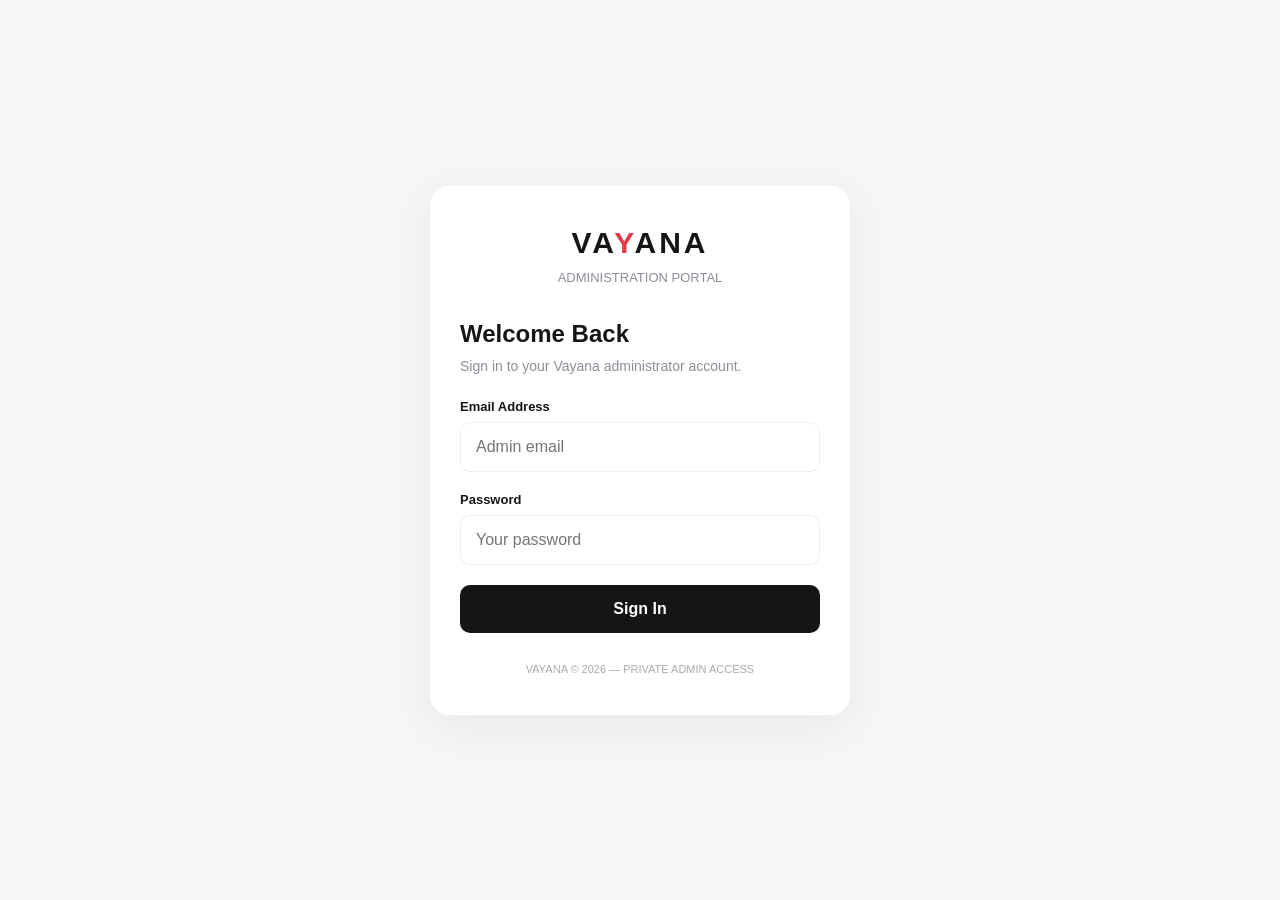
==== admin.html @ 3bd03460 "Align Admin flight date labels with customer-facing form" ====
<!DOCTYPE html>
<html lang="en">
<head>
<meta charset="UTF-8">
<meta name="viewport" content="width=device-width, initial-scale=1.0">
<title>Vayana | Admin Dashboard</title>

<style>
:root{
  --bg:#f5f6f8;
  --card:#fff;
  --dark:#151515;
  --muted:#8a8f98;
  --red:#e63946;
  --green:#168653;
  --orange:#d88722;
  --border:#eceef1;
  --sidebar:250px;
}

*{box-sizing:border-box;margin:0;padding:0;font-family:Arial,sans-serif}

body{background:var(--bg);color:var(--dark);min-height:100vh}

button,input,select,textarea{font:inherit}

button{cursor:pointer}

.hidden{display:none!important}

/* LOGIN */

.login-screen{
  min-height:100vh;
  display:flex;
  align-items:center;
  justify-content:center;
  padding:20px;
}

.login-card{
  background:white;
  width:100%;
  max-width:420px;
  padding:40px 30px;
  border-radius:20px;
  box-shadow:0 12px 45px rgba(0,0,0,.06);
}

.logo{
  font-size:30px;
  font-weight:bold;
  letter-spacing:3px;
  text-align:center;
}

.logo span{color:var(--red)}

.login-subtitle{
  text-align:center;
  color:var(--muted);
  margin:10px 0 35px;
  font-size:13px;
}

.login-card h2{margin-bottom:10px}

.login-card p.description{
  color:var(--muted);
  font-size:14px;
  margin-bottom:25px;
}

label{
  display:block;
  font-size:13px;
  font-weight:bold;
  margin-bottom:8px;
}

input,select,textarea{
  width:100%;
  padding:12px 14px;
  border:1px solid var(--border);
  border-radius:10px;
  outline:none;
  background:white;
}

input:focus,select:focus,textarea:focus{
  border-color:var(--red);
}

.login-card input{margin-bottom:20px;padding:15px}

.primary-btn{
  background:var(--dark);
  color:white;
  border:0;
  padding:13px 18px;
  border-radius:10px;
  font-weight:bold;
}

.primary-btn:disabled{opacity:.5}

#loginBtn{width:100%;padding:15px}

#loginMessage{
  margin-top:15px;
  font-size:13px;
  text-align:center;
  line-height:1.6;
}

.success{color:var(--green)}
.error{color:var(--red)}

.login-footer{
  text-align:center;
  margin-top:30px;
  color:#aaa;
  font-size:11px;
}

/* DASHBOARD LAYOUT */

.dashboard{
  display:flex;
  min-height:100vh;
}

.sidebar{
  width:var(--sidebar);
  background:#151515;
  color:white;
  position:fixed;
  inset:0 auto 0 0;
  padding:25px 16px;
  display:flex;
  flex-direction:column;
  z-index:20;
  overflow-y:auto;
}

.sidebar .logo{
  text-align:left;
  padding:0 12px;
  margin-bottom:8px;
}

.sidebar-subtitle{
  color:#858585;
  font-size:11px;
  padding:0 12px;
  margin-bottom:35px;
  letter-spacing:1px;
}

.nav-label{
  color:#777;
  font-size:10px;
  font-weight:bold;
  letter-spacing:1.5px;
  padding:12px;
}

.nav-btn{
  width:100%;
  text-align:left;
  border:0;
  background:transparent;
  color:#bcbcbc;
  padding:13px 12px;
  border-radius:9px;
  margin-bottom:4px;
  font-size:13px;
  display:flex;
  align-items:center;
  gap:12px;
}

.nav-btn:hover,.nav-btn.active{
  background:#292929;
  color:white;
}

.nav-btn.active{border-left:3px solid var(--red)}

.nav-icon{
  width:20px;
  text-align:center;
  font-size:16px;
}

.sidebar-bottom{
  margin-top:auto;
  border-top:1px solid #333;
  padding-top:15px;
}

.admin-label{
  color:#aaa;
  font-size:11px;
  padding:10px 12px;
  overflow-wrap:anywhere;
}

.logout-btn{
  width:100%;
  padding:12px;
  border:0;
  border-radius:9px;
  background:#292929;
  color:white;
  text-align:left;
}

.main{
  margin-left:var(--sidebar);
  width:calc(100% - var(--sidebar));
  min-width:0;
}

.topbar{
  background:white;
  height:75px;
  border-bottom:1px solid var(--border);
  display:flex;
  align-items:center;
  justify-content:space-between;
  padding:0 30px;
  position:sticky;
  top:0;
  z-index:10;
}

.topbar h2{font-size:19px}

.topbar-right{
  display:flex;
  align-items:center;
  gap:12px;
}

.status-indicator{
  font-size:12px;
  color:var(--green);
  background:#e9f7ef;
  padding:8px 12px;
  border-radius:30px;
}

.refresh-btn{
  border:1px solid var(--border);
  background:white;
  padding:9px 13px;
  border-radius:9px;
}

.content{padding:30px}

.page-header{
  display:flex;
  align-items:center;
  justify-content:space-between;
  gap:15px;
  margin-bottom:25px;
  flex-wrap:wrap;
}

.page-header h1{font-size:24px;margin-bottom:7px}

.page-header p{color:var(--muted);font-size:13px}

.stats-grid{
  display:grid;
  grid-template-columns:repeat(4,minmax(0,1fr));
  gap:16px;
  margin-bottom:25px;
}

.stat-card{
  background:white;
  padding:22px;
  border-radius:14px;
  border:1px solid var(--border);
}

.stat-top{
  display:flex;
  justify-content:space-between;
  align-items:center;
  margin-bottom:20px;
}

.stat-icon{
  width:38px;
  height:38px;
  display:grid;
  place-items:center;
  border-radius:10px;
  background:#fff0f0;
  font-size:18px;
}

.stat-card h3{
  font-size:27px;
  margin-bottom:5px;
}

.stat-card p{
  font-size:12px;
  color:var(--muted);
}

.panel{
  background:white;
  border:1px solid var(--border);
  border-radius:14px;
  margin-bottom:22px;
  overflow:hidden;
}

.panel-header{
  padding:20px;
  display:flex;
  justify-content:space-between;
  align-items:center;
  gap:10px;
  border-bottom:1px solid var(--border);
}

.panel-header h3{font-size:15px}

.panel-body{padding:20px}

.table-wrap{overflow-x:auto}

table{
  width:100%;
  border-collapse:collapse;
  min-width:700px;
}

th{
  text-align:left;
  padding:14px 15px;
  color:var(--muted);
  font-size:11px;
  text-transform:uppercase;
  background:#fafafa;
  border-bottom:1px solid var(--border);
}

td{
  padding:15px;
  font-size:12px;
  border-bottom:1px solid var(--border);
  vertical-align:middle;
}

tr:last-child td{border-bottom:0}

.muted{color:var(--muted)}

.badge{
  display:inline-block;
  padding:6px 9px;
  border-radius:20px;
  font-size:10px;
  font-weight:bold;
  background:#f0f1f3;
  color:#555;
}

.badge.pending{background:#fff4df;color:#b87916}
.badge.confirmed,.badge.paid,.badge.completed{background:#e5f7ed;color:#168653}
.badge.cancelled,.badge.rejected{background:#ffebeb;color:#d33b3b}
.badge.in_progress{background:#eaf1ff;color:#3569bb}
.badge.open{background:#e5f7ed;color:#168653}
.badge.closed{background:#eee;color:#666}

.small-btn{
  border:1px solid var(--border);
  background:white;
  padding:8px 10px;
  border-radius:7px;
  font-size:11px;
  font-weight:bold;
}

.small-btn:hover{border-color:var(--red)}

.danger-btn{
  background:#fff0f0;
  color:#c93636;
  border:0;
  padding:9px 12px;
  border-radius:8px;
  font-size:11px;
  font-weight:bold;
}

.green-btn{
  background:#e8f7ef;
  color:#168653;
  border:0;
  padding:9px 12px;
  border-radius:8px;
  font-size:11px;
  font-weight:bold;
}

.filters{
  display:flex;
  gap:10px;
  flex-wrap:wrap;
}

.filters select,.filters input{
  width:auto;
  min-width:150px;
  font-size:12px;
  padding:10px;
}

.empty{
  text-align:center;
  color:var(--muted);
  padding:35px 15px;
  font-size:13px;
}

.loading{
  text-align:center;
  padding:30px;
  color:var(--muted);
  font-size:13px;
}

.notice{
  padding:13px 15px;
  border-radius:9px;
  margin-bottom:15px;
  font-size:12px;
  line-height:1.6;
}

.notice.warning{background:#fff6e7;color:#98651c}
.notice.error{background:#fff0f0;color:#b92e2e}
.notice.success{background:#e9f7ef;color:#168653}

.status-select{
  min-width:125px;
  padding:8px;
  font-size:11px;
}

.action-cell{
  display:flex;
  gap:7px;
  flex-wrap:wrap;
}

.search-input{max-width:250px}

.detail-box{
  background:#fafafa;
  border:1px solid var(--border);
  border-radius:10px;
  padding:15px;
  margin-bottom:15px;
  font-size:12px;
  line-height:1.8;
  overflow-wrap:anywhere;
}

.chat-layout{
  display:grid;
  grid-template-columns:300px minmax(0,1fr);
  min-height:480px;
}

.chat-list{
  border-right:1px solid var(--border);
  max-height:600px;
  overflow-y:auto;
}

.chat-item{
  padding:16px;
  border-bottom:1px solid var(--border);
  cursor:pointer;
}

.chat-item:hover,.chat-item.selected{background:#fff5f5}

.chat-item strong{font-size:12px}

.chat-item p{
  color:var(--muted);
  font-size:11px;
  margin-top:6px;
}

.chat-window{
  display:flex;
  flex-direction:column;
  min-width:0;
}

.chat-messages{
  flex:1;
  min-height:350px;
  max-height:480px;
  overflow-y:auto;
  padding:18px;
  display:flex;
  flex-direction:column;
  gap:12px;
}

.message{
  max-width:80%;
  padding:12px;
  border-radius:12px;
  background:#f0f1f3;
  font-size:12px;
  line-height:1.6;
  overflow-wrap:anywhere;
}

.message.admin{
  background:#202020;
  color:white;
  align-self:flex-end;
}

.message small{
  display:block;
  opacity:.6;
  margin-top:7px;
  font-size:9px;
}

.chat-compose{
  border-top:1px solid var(--border);
  padding:15px;
  display:flex;
  gap:10px;
}

.chat-compose input{flex:1;min-width:0}

.chat-compose button{
  border:0;
  background:#151515;
  color:white;
  padding:0 20px;
  border-radius:9px;
}

.mobile-menu{display:none}

#toast{
  position:fixed;
  bottom:20px;
  right:20px;
  background:#171717;
  color:white;
  padding:14px 18px;
  border-radius:10px;
  font-size:12px;
  z-index:100;
  display:none;
  max-width:90%;
}

@media(max-width:1100px){
  .stats-grid{grid-template-columns:repeat(2,minmax(0,1fr))}
}

@media(max-width:750px){
  :root{--sidebar:0px}

  .sidebar{
    width:250px;
    transform:translateX(-100%);
    transition:.25s;
  }

  .sidebar.open{transform:translateX(0)}

  .main{margin-left:0;width:100%}

  .topbar{padding:0 15px;height:65px}

  .topbar h2{font-size:16px}

  .mobile-menu{
    display:block;
    border:0;
    background:#f1f1f1;
    padding:9px 12px;
    border-radius:8px;
    margin-right:10px;
  }

  .topbar-left{display:flex;align-items:center}

  .content{padding:18px 12px}

  .stats-grid{gap:10px}

  .stat-card{padding:15px}

  .stat-card h3{font-size:23px}

  .stat-card p{font-size:10px}

  .chat-layout{grid-template-columns:1fr}

  .chat-list{
    border-right:0;
    border-bottom:1px solid var(--border);
    max-height:220px;
  }

  .chat-messages{min-height:250px}

  .search-input{max-width:100%}

  .topbar-right .status-indicator{display:none}
}

.mark.bag-mark{animation:none!important;--bag-color:#111!important}.mark.bag-mark:before,.mark.bag-mark:after{border-color:#111!important}</style>
<meta name="robots" content="noindex,nofollow"></head>

<body>

<!-- LOGIN -->

<section class="login-screen" id="loginScreen">

  <div class="login-card">

    <div class="logo">VA<span>Y</span>ANA</div>
    <div class="login-subtitle">ADMINISTRATION PORTAL</div>

    <h2>Welcome Back</h2>

    <p class="description">
      Sign in to your Vayana administrator account.
    </p>

    <form id="loginForm">

      <label>Email Address</label>
      <input type="email" id="email" placeholder="Admin email" required>

      <label>Password</label>
      <input type="password" id="password" placeholder="Your password" required>

      <button type="submit" class="primary-btn" id="loginBtn">
        Sign In
      </button>

    </form>

    <div id="loginMessage"></div>

    <div class="login-footer">
      VAYANA © 2026 — PRIVATE ADMIN ACCESS
    </div>

  </div>

</section>


<!-- DASHBOARD -->

<div class="dashboard hidden" id="dashboard">

  <aside class="sidebar" id="sidebar">

    <div class="logo">VA<span>Y</span>ANA</div>
    <div class="sidebar-subtitle">ADMINISTRATION SYSTEM</div>

    <div class="nav-label">MAIN MENU</div>

    <button class="nav-btn active" data-page="overview">
      <span class="nav-icon">▦</span> Overview
    </button>

    <button class="nav-btn" data-page="tour">
      <span class="nav-icon">✈</span> Tour Requests
    </button>

    <button class="nav-btn" data-page="transportation">
      <span class="nav-icon">🚘</span> Transportation
    </button>

    <button class="nav-btn" data-page="felucca">
      <span class="nav-icon">⛵</span> Felucca
    </button>
    <button class="nav-btn" data-page="flight"><span class="nav-icon">✈</span> Flight Requests</button>
    <button class="nav-btn" data-page="stay"><span class="nav-icon">⌂</span> Stay Requests</button>
    <button class="nav-btn" data-page="offers"><span class="nav-icon">✧</span> Offers</button>
    <button class="nav-btn" data-page="gifts"><span class="nav-icon">🎁</span> Gift Requests</button>

    <button class="nav-btn" data-page="customer_service">
      <span class="nav-icon">♧</span> Customer Service
    </button>

    <div class="nav-label">MANAGEMENT</div>

    <button class="nav-btn" data-page="customers">
      <span class="nav-icon">♙</span> Customers
    </button>

    <button class="nav-btn" data-page="payments">
      <span class="nav-icon">＄</span> Payment Verification
    </button>

    <button class="nav-btn" data-page="chats">
      <span class="nav-icon">✉</span> Customer Chats
    </button>

    <div class="sidebar-bottom">

      <div class="admin-label" id="adminEmail">Administrator</div>

      <button class="logout-btn" id="logoutBtn">
        ↪ &nbsp; Sign Out
      </button>

    </div>

  </aside>


  <main class="main">

    <header class="topbar">

      <div class="topbar-left">
        <button class="mobile-menu" id="mobileMenu">☰</button>
        <h2 id="pageTitle">Overview</h2>
      </div>

      <div class="topbar-right">
        <span class="status-indicator">● System Connected</span>
        <button class="refresh-btn" id="refreshBtn">↻ Refresh</button>
      </div>

    </header>


    <section class="content" id="pageContent">

      <div class="loading">Loading dashboard...</div>

    </section>

  </main>

</div>


<div id="toast"></div>


<script type="module">

import { createClient }
from "https://esm.sh/@supabase/supabase-js@2";


/* =====================================================
   CONFIGURATION
===================================================== */

const SUPABASE_URL =
"https://dmkxyfvmyemovuhcyuop.supabase.co";

const SUPABASE_KEY =
"sb_publishable_wujNpox7yzgtSQMludA2qA_6cu2tDHZ";

const API_URL =
"https://dmkxyfvmyemovuhcyuop.supabase.co/functions/v1/vayana-api";

const ADMIN_ID =
"844e0479-b45c-465f-bc4a-8f42334d673b";

const supabase = createClient(
  SUPABASE_URL,
  SUPABASE_KEY
);


/* =====================================================
   ELEMENTS
===================================================== */

const loginScreen = document.getElementById("loginScreen");
const dashboard = document.getElementById("dashboard");
const loginForm = document.getElementById("loginForm");
const loginBtn = document.getElementById("loginBtn");
const loginMessage = document.getElementById("loginMessage");
const pageContent = document.getElementById("pageContent");
const pageTitle = document.getElementById("pageTitle");
const sidebar = document.getElementById("sidebar");

let currentSession = null;
let currentPage = "overview";
let currentChatId = null;
let currentChatStatus = "open";
let cachedStats = {};


/* =====================================================
   HELPERS
===================================================== */

function escapeHTML(value){

  return String(value ?? "").replace(/[&<>"']/g, char => ({
    "&":"&amp;",
    "<":"&lt;",
    ">":"&gt;",
    '"':"&quot;",
    "'":"&#39;"
  })[char]);

}


function showToast(message){

  const toast = document.getElementById("toast");

  toast.textContent = message;
  toast.style.display = "block";

  clearTimeout(window.toastTimer);

  window.toastTimer = setTimeout(()=>{
    toast.style.display = "none";
  },3500);

}


function showLoginMessage(message,type="error"){

  loginMessage.textContent = message;
  loginMessage.className = type;

}


function dateFormat(value){

  if(!value) return "—";

  const date = new Date(value);

  if(Number.isNaN(date.getTime())) return escapeHTML(value);

  return date.toLocaleString("en-GB",{
    dateStyle:"medium",
    timeStyle:"short"
  });

}


function dateOnly(value){

  if(!value) return "—";

  const date = new Date(value+"T00:00:00");

  if(Number.isNaN(date.getTime())) return escapeHTML(value);

  return date.toLocaleDateString("en-GB");

}


function badge(status){

  const value = String(status || "unknown").toLowerCase();

  return `
    <span class="badge ${escapeHTML(value)}">
      ${escapeHTML(value.replaceAll("_"," "))}
    </span>
  `;

}


function statusOptions(current){

  const statuses = [
    "pending",
    "confirmed",
    "in_progress",
    "completed",
    "cancelled",
    "rejected"
  ];

  return statuses.map(status=>`
    <option value="${status}" ${status===current?"selected":""}>
      ${status.replaceAll("_"," ")}
    </option>
  `).join("");

}


function customerName(row){

  return row.customers?.full_name || row.full_name || "Unknown";

}


function customerEmail(row){

  return row.customers?.email || row.email || "—";

}


function customerPhone(row){

  return row.customers?.phone || row.phone || "—";

}


function showLoading(){

  pageContent.innerHTML = `
    <div class="loading">Loading data...</div>
  `;

}


function showError(message){

  pageContent.innerHTML = `
    <div class="notice error">
      ${escapeHTML(message)}
    </div>
  `;

}


function renderTable(headers,rows){

  if(!rows.length){

    return `
      <div class="empty">No records found.</div>
    `;

  }

  return `
    <div class="table-wrap">
      <table>
        <thead>
          <tr>${headers.map(h=>`<th>${h}</th>`).join("")}</tr>
        </thead>
        <tbody>${rows.join("")}</tbody>
      </table>
    </div>
  `;

}


/* =====================================================
   API REQUESTS
===================================================== */

async function api(action,data={}){

  if(!currentSession?.access_token){

    throw new Error("Your login session has expired. Please sign in again.");

  }

  const response = await fetch(API_URL,{

    method:"POST",

    headers:{
      "Content-Type":"application/json",
      "apikey":SUPABASE_KEY,
      "Authorization":"Bearer "+currentSession.access_token
    },

    body:JSON.stringify({
      action,
      ...data
    })

  });

  const result = await response.json();

  if(!response.ok || result.status==="error"){

    throw new Error(result.message || "API request failed.");

  }

  return result;

}


/* =====================================================
   AUTHENTICATION
===================================================== */

async function checkSession(){

  const {data,error} = await supabase.auth.getSession();

  if(error || !data.session){

    showLogin();
    return;

  }

  currentSession = data.session;

  if(currentSession.user.id !== ADMIN_ID){

    await supabase.auth.signOut();

    showLoginMessage(
      "This account is not authorized.",
      "error"
    );

    return;

  }

  await openDashboard();

}


function showLogin(){

  loginScreen.classList.remove("hidden");
  dashboard.classList.add("hidden");

}


async function openDashboard(){

  const {data,error} = await supabase.auth.getSession();

  if(error || !data.session){

    showLogin();
    return;

  }

  currentSession = data.session;

  loginScreen.classList.add("hidden");
  dashboard.classList.remove("hidden");

  document.getElementById("adminEmail").textContent =
    currentSession.user.email || "Administrator";

  await loadPage("overview");

}


loginForm.addEventListener("submit",async event=>{

  event.preventDefault();

  loginBtn.disabled = true;
  loginBtn.textContent = "Signing in...";

  const email = document.getElementById("email").value.trim();
  const password = document.getElementById("password").value;

  try{

    const {data,error} = await supabase.auth.signInWithPassword({
      email,
      password
    });

    if(error) throw error;

    if(data.user.id !== ADMIN_ID){

      await supabase.auth.signOut();

      throw new Error("Unauthorized administrator account.");

    }

    currentSession = data.session;

    showLoginMessage("Login successful.","success");

    await openDashboard();

  }catch(error){

    showLoginMessage(error.message,"error");

  }finally{

    loginBtn.disabled = false;
    loginBtn.textContent = "Sign In";

  }

});


document.getElementById("logoutBtn").addEventListener("click",async()=>{

  await supabase.auth.signOut();

  currentSession = null;

  dashboard.classList.add("hidden");
  loginScreen.classList.remove("hidden");

  loginForm.reset();

  showLoginMessage("Signed out successfully.","success");

});


supabase.auth.onAuthStateChange((event,session)=>{

  if(event==="SIGNED_OUT"){

    currentSession = null;

    dashboard.classList.add("hidden");
    loginScreen.classList.remove("hidden");

  }

});


/* =====================================================
   NAVIGATION
===================================================== */

const pageNames = {

  overview:"Overview",
  tour:"Tour Requests",
  transportation:"Transportation Requests",
  felucca:"Felucca Requests",
  flight:"Flight Requests",
  stay:"Stay Requests",
  offers:"Offer Bookings",
  gifts:"Gift Requests",
  customer_service:"Customer Service",
  customers:"Customers",
  payments:"Payment Verification",
  chats:"Customer Chats"

};


document.querySelectorAll(".nav-btn").forEach(button=>{

  button.addEventListener("click",()=>{

    document.querySelectorAll(".nav-btn").forEach(btn=>{
      btn.classList.remove("active");
    });

    button.classList.add("active");

    sidebar.classList.remove("open");

    loadPage(button.dataset.page);

  });

});


document.getElementById("mobileMenu").addEventListener("click",()=>{

  sidebar.classList.toggle("open");

});


document.getElementById("refreshBtn").addEventListener("click",()=>{

  loadPage(currentPage);

});


async function loadPage(page){

  currentPage = page;

  pageTitle.textContent = pageNames[page] || "Dashboard";

  showLoading();

  try{

    switch(page){

      case "overview":
        await renderOverview();
        break;

      case "tour":
        await renderRequests("tour");
        break;

      case "transportation":
        await renderRequests("transportation");
        break;

      case "felucca":
        await renderRequests("felucca");
        break;
      case "flight":
        await renderRequests("flight");
        break;
      case "stay":
        await renderRequests("stay");
        break;
      case "offers":
        await renderOfferRequests();
        break;
      case "gifts":
        await renderGiftRequests();
        break;

      case "customer_service":
        await renderRequests("customer_service");
        break;

      case "customers":
        await renderCustomers();
        break;

      case "payments":
        await renderPayments();
        break;

      case "chats":
        await renderChats();
        break;

      default:
        showError("Page not found.");

    }

  }catch(error){

    showError(error.message);

  }

}


/* =====================================================
   OVERVIEW
===================================================== */

async function renderOverview(){

  const result = await api("dashboard_stats");

  cachedStats = result.dashboard || {};

  const s = cachedStats;

  const statCards = [

    ["Total Tour Requests",s.tour_requests_total || 0,"✈"],

    ["Transportation",s.transportation_requests_total || 0,"🚘"],

    ["Felucca (Legacy)",s.felucca_requests_total || 0,"⛵"],

    ["Customer Service",s.service_requests_total || 0,"♧"],

    ["Total Customers",s.customers_total || 0,"♙"],

    ["Pending Payments",s.pending_payment_verifications || 0,"＄"],

    ["Paid Bookings",s.paid_booking_verifications || 0,"✓"],

    ["Open Chats",s.open_chats || 0,"✉"],
    ["Flight Requests",s.flight_requests_total || 0,"✈"],
    ["Stay Requests",s.stay_requests_total || 0,"⌂"],
    ["Offer Bookings",s.offer_requests_total || 0,"✧"],
    ["Gift Requests",s.gift_requests_total || 0,"🎁"]

  ];

  const cards = statCards.map(([title,value,icon])=>`

    <div class="stat-card">

      <div class="stat-top">
        <span class="muted">${escapeHTML(title)}</span>
        <span class="stat-icon">${icon}</span>
      </div>

      <h3>${Number(value)}</h3>

      <p>Current database records</p>

    </div>

  `).join("");


  let warning = "";

  if(result.count_errors && Object.keys(result.count_errors).length){

    warning = `
      <div class="notice warning">
        Some statistics could not be loaded. This may happen when an optional database table has not been created.
      </div>
    `;

  }


  pageContent.innerHTML = `

    <div class="page-header">
      <div>
        <h1>Dashboard Overview</h1>
        <p>Monitor Vayana website activity and customer requests.</p>
      </div>
    </div>

    ${warning}

    <div class="stats-grid">
      ${cards}
    </div>

    <div class="panel">

      <div class="panel-header">
        <h3>Request Management</h3>
      </div>

      <div class="panel-body">

        <p class="muted" style="font-size:13px;line-height:1.8">
          Use the left navigation to view individual requests,
          manage customers, review payments and communicate with customers.
        </p>

      </div>

    </div>

    <div class="notice warning">
      Felucca note: New Felucca submissions are stored inside
      transportation_requests. The Felucca section separates those
      records using service_type = "felucca".
    </div>

  `;


  // Count current Felucca records from the actual transportation table.

  try{

    const transport = await api("list_requests",{
      request_type:"transportation",
      limit:100,
      offset:0
    });

    const feluccaCount = (transport.requests || []).filter(row=>
      String(row.service_type || "").toLowerCase().includes("felucca")
    ).length;

    const feluccaCard = [...pageContent.querySelectorAll(".stat-card")]
      .find(card=>card.textContent.includes("Felucca (Legacy)"));

    if(feluccaCard){

      feluccaCard.querySelector("h3").textContent = feluccaCount;

      feluccaCard.querySelector("p").textContent =
        "New Felucca transportation records";

      feluccaCard.querySelector(".stat-card span");

    }

  }catch(error){

    console.warn("Felucca count unavailable:",error.message);

  }

}


/* =====================================================
   REQUESTS
===================================================== */

async function renderRequests(type){

  let result;

  if(type==="felucca"){

    result = await api("list_requests",{
      request_type:"transportation",
      limit:100,
      offset:0
    });

    result.requests = (result.requests || []).filter(row=>
      String(row.service_type || "").toLowerCase().includes("felucca")
    );

  }else{

    result = await api("list_requests",{
      request_type:type,
      limit:100,
      offset:0
    });

  }


  const requests = result.requests || [];

  const title = pageNames[type];

  let rows = requests.map(row=>{

    let details = "—";

    if(type==="tour"){

      details = `
        ${escapeHTML(row.package_name || "—")}
        <br>
        <span class="muted">
          Arrival: ${dateOnly(row.arrival_date)}
          <br>
          Departure: ${dateOnly(row.departure_date)}
          <br>
          Tour: ${dateOnly(row.preferred_tour_date)}<br>Arrival Flight: ${dateOnly(row.arrival_flight_date)} · Departure Flight: ${dateOnly(row.departure_flight_date)}<br>Airport Transfer: ${escapeHTML(row.airport_transfer_type || "none")} · Pickup: ${dateOnly(row.airport_pickup_date)} · Drop-off: ${dateOnly(row.airport_dropoff_date)}
        </span>
      `;

    }

    if(type==="transportation"){

      details = `
        ${escapeHTML(row.service_type || "—")}
        <br>
        <span class="muted">
          ${escapeHTML(row.pickup_location || "—")}
          → ${escapeHTML(row.dropoff_location || "—")}
          <br>
          Pickup: ${dateOnly(row.pickup_date)} · Drop-off: ${dateOnly(row.dropoff_date)}
        </span>
      `;

    }

    if(type==="felucca"){

      details = `
        Felucca
        <br>
        <span class="muted">
          Date: ${dateOnly(row.pickup_date)}
          <br>
          Passengers: ${Number(row.passengers || 0)}
        </span>
      `;

    }

    if(type==="flight"){
      details = `
        ${escapeHTML(row.trip_type || "Flight enquiry")}
        <br><span class="muted">${escapeHTML(row.departure_city || "—")} → ${escapeHTML(row.arrival_city || "—")}
        <br>Arrival Flight: ${dateOnly(row.departure_date)} · Departure Flight: ${dateOnly(row.return_date)}
        <br>Passengers: ${Number(row.passengers || 1)} · Cabin: ${escapeHTML(row.cabin_class || "economy")}</span>`;
    }
    if(type==="stay"){
      details = `
        ${escapeHTML(row.hotel_category || "Accommodation")}
        <br><span class="muted">${escapeHTML(row.hotel_name || row.preferred_area || "Area not specified")}
        <br>Check-in: ${dateOnly(row.check_in_date)} · Check-out: ${dateOnly(row.check_out_date)}
        <br>Guests: ${Number(row.guests || 1)} · Rooms: ${Number(row.rooms || 1)} · Meal plan: ${escapeHTML(row.meal_plan || "—")}</span>`;
    }

    if(type==="customer_service"){

      details = `
        ${Number(row.service_days || 0)} days
        <br>
        <span class="muted">
          Start: ${dateOnly(row.service_start_date)}
          <br>
          Payment: ${escapeHTML(row.payment_status || "—")}
        </span>
      `;

    }


    const updateType = type==="felucca" ? "transportation" : type;

    return `

      <tr>

        <td>
          <strong>${escapeHTML(customerName(row))}</strong>
          <br>
          <span class="muted">${escapeHTML(customerEmail(row))}</span>
          <br>
          <span class="muted">${escapeHTML(customerPhone(row))}</span>
        </td>

        <td>${details}</td>

        <td>${badge(row.status)}</td>

        <td>${dateFormat(row.created_at)}</td>

        <td>

          <div class="action-cell">

            <select
              class="status-select"
              data-status-id="${escapeHTML(row.id)}"
              data-status-type="${escapeHTML(updateType)}"
            >
              ${statusOptions(row.status)}
            </select>

            <button
              class="small-btn"
              data-update-status="${escapeHTML(row.id)}"
              data-update-type="${escapeHTML(updateType)}"
            >
              Update
            </button>

          </div>

        </td>

      </tr>

    `;

  });


  pageContent.innerHTML = `

    <div class="page-header">

      <div>
        <h1>${escapeHTML(title)}</h1>
        <p>Manage and update customer requests.</p>
      </div>

      <div class="filters">

        <select id="requestFilter">
          <option value="">All statuses</option>
          <option value="pending">Pending</option>
          <option value="confirmed">Confirmed</option>
          <option value="in_progress">In Progress</option>
          <option value="completed">Completed</option>
          <option value="cancelled">Cancelled</option>
          <option value="rejected">Rejected</option>
        </select>

      </div>

    </div>


    <div class="panel">

      <div class="panel-header">

        <h3>${requests.length} Requests Loaded</h3>

        <span class="muted" style="font-size:11px">
          Maximum 100 records
        </span>

      </div>

      ${renderTable(
        ["Customer","Request Details","Status","Created At","Actions"],
        rows
      )}

    </div>

  `;


  document.getElementById("requestFilter").addEventListener("change",event=>{

    const filter = event.target.value;

    const filtered = requests.filter(row=>
      !filter || row.status===filter
    );

    const newRows = filtered.map(row=>{

      const tr = pageContent.querySelector(
        `[data-update-status="${row.id}"]`
      )?.closest("tr");

      return tr ? tr.outerHTML : "";

    });

    const tbody = pageContent.querySelector("tbody");

    if(tbody){

      tbody.innerHTML = newRows.filter(Boolean).length
        ? newRows.filter(Boolean).join("")
        : `<tr><td colspan="5" class="empty">No matching requests.</td></tr>`;

    }

  });


  pageContent.querySelectorAll("[data-update-status]").forEach(button=>{

    button.addEventListener("click",async()=>{

      const id = button.dataset.updateStatus;
      const requestType = button.dataset.updateType;

      const select = pageContent.querySelector(
        `[data-status-id="${id}"]`
      );

      const newStatus = select.value;

      button.disabled = true;
      button.textContent = "Saving...";

      try{

        await api("update_request_status",{
          request_type:requestType,
          request_id:id,
          new_status:newStatus
        });

        showToast("Request status updated.");

        await loadPage(currentPage);

      }catch(error){

        showToast(error.message);

        button.disabled = false;
        button.textContent = "Update";

      }

    });

  });

}


/* =====================================================
   OFFERS & GIFT REQUESTS
===================================================== */
async function renderOfferRequests(){
  const result=await api("list_offer_requests",{limit:100,offset:0});
  const rows=(result.offer_requests||[]).map(row=>{
    const details=`${escapeHTML(row.offer_name||row.offer_type)}<br><span class="muted">Stay: ${dateOnly(row.arrival_date)} → ${dateOnly(row.departure_date)}<br>Transfer: ${escapeHTML(row.airport_transfer_type || "pickup")} · Pickup: ${dateOnly(row.pickup_date)} · Drop-off: ${dateOnly(row.dropoff_date)} · Guests: ${Number(row.guests||1)} · Rooms: ${Number(row.rooms||1)}</span>`;
    return `<tr><td><strong>${escapeHTML(row.full_name)}</strong><br><span class="muted">${escapeHTML(row.email)}<br>${escapeHTML(row.phone)}</span></td><td>${details}</td><td>${badge(row.status)}</td><td>${dateFormat(row.created_at)}</td><td><div class="action-cell"><select class="status-select" data-offer-status="${escapeHTML(row.id)}">${statusOptions(row.status)}</select><button class="small-btn" data-offer-update="${escapeHTML(row.id)}">Update</button></div></td></tr>`;
  });
  pageContent.innerHTML=`<div class="page-header"><div><h1>Offer Bookings</h1><p>Christmas, Winter and Solar Eclipse 2027 requests.</p></div></div><div class="panel"><div class="panel-header"><h3>${rows.length} Offer Requests Loaded</h3></div>${renderTable(["Customer","Offer & Dates","Status","Created At","Actions"],rows)}</div>`;
  pageContent.querySelectorAll("[data-offer-update]").forEach(button=>button.addEventListener("click",async()=>{
    const id=button.dataset.offerUpdate,select=pageContent.querySelector(`[data-offer-status="${id}"]`);
    button.disabled=true;try{await api("update_offer_request_status",{request_id:id,new_status:select.value});showToast("Offer request updated.");await loadPage("offers");}catch(error){showToast(error.message);button.disabled=false;}
  }));
}
async function renderGiftRequests(){
  const result=await api("list_gift_requests",{limit:100,offset:0});
  const rows=(result.gift_requests||[]).map(row=>{
    const items=Array.isArray(row.selected_items)?row.selected_items:[];
    const itemText=items.map(item=>{
      const dates=Object.entries(item).filter(([key])=>key.endsWith("_date")||key==="experience_date"||key==="experience_time"||key==="guide_language"||key==="meal_plan").map(([key,value])=>`${escapeHTML(key.replaceAll("_"," "))}: ${escapeHTML(value)}`).join(" · ");
      return `<div><strong>${escapeHTML(item.item||item.category)}</strong><br><span class="muted">${dates}</span></div>`;
    }).join("<hr>");
    return `<tr><td><strong>${escapeHTML(row.recipient_name)}</strong><br><span class="muted">From: ${escapeHTML(row.sender_name)}<br>${escapeHTML(row.email)}<br>${escapeHTML(row.phone)}</span></td><td>${itemText||"—"}<br>${escapeHTML(row.personal_message||"")}</td><td>${badge(row.status)}</td><td>${dateFormat(row.created_at)}</td><td><div class="action-cell"><select class="status-select" data-gift-status="${escapeHTML(row.id)}">${statusOptions(row.status)}</select><button class="small-btn" data-gift-update="${escapeHTML(row.id)}">Update</button></div></td></tr>`;
  });
  pageContent.innerHTML=`<div class="page-header"><div><h1>Gift Requests</h1><p>Review each gift, its selected experiences and individual dates.</p></div></div><div class="panel"><div class="panel-header"><h3>${rows.length} Gift Requests Loaded</h3></div>${renderTable(["Recipient / Sender","Selected Gifts & Dates","Status","Created At","Actions"],rows)}</div>`;
  pageContent.querySelectorAll("[data-gift-update]").forEach(button=>button.addEventListener("click",async()=>{
    const id=button.dataset.giftUpdate,select=pageContent.querySelector(`[data-gift-status="${id}"]`);
    button.disabled=true;try{await api("update_gift_request_status",{request_id:id,new_status:select.value});showToast("Gift request updated.");await loadPage("gifts");}catch(error){showToast(error.message);button.disabled=false;}
  }));
}

/* =====================================================
   CUSTOMERS
===================================================== */

async function renderCustomers(search=""){

  const result = await api("list_customers",{
    limit:100,
    offset:0,
    search
  });

  const customers = result.customers || [];

  const rows = customers.map(customer=>`

    <tr>

      <td>
        <strong>${escapeHTML(customer.full_name)}</strong>
      </td>

      <td>${escapeHTML(customer.email || "—")}</td>

      <td>${escapeHTML(customer.phone || "—")}</td>

      <td>${dateFormat(customer.created_at)}</td>

      <td>${escapeHTML(customer.id)}</td>

    </tr>

  `);


  pageContent.innerHTML = `

    <div class="page-header">

      <div>
        <h1>Customers</h1>
        <p>View customer profiles and contact information.</p>
      </div>

      <input
        id="customerSearch"
        class="search-input"
        placeholder="Search customer name..."
        value="${escapeHTML(search)}"
      >

    </div>

    <div class="panel">

      <div class="panel-header">
        <h3>${Number(result.total || 0)} Customers</h3>
      </div>

      ${renderTable(
        ["Full Name","Email","Phone","Registered At","Customer ID"],
        rows
      )}

    </div>

  `;


  let searchTimer;

  document.getElementById("customerSearch").addEventListener("input",event=>{

    clearTimeout(searchTimer);

    searchTimer = setTimeout(()=>{

      renderCustomers(event.target.value.trim()).catch(error=>{
        showToast(error.message);
      });

    },500);

  });

}


/* =====================================================
   PAYMENTS
===================================================== */

async function renderPayments(){

  const result = await api("list_bookings",{
    limit:100,
    offset:0
  });

  const bookings = result.bookings || [];

  const rows = bookings.map(booking=>{

    const customer = booking.customers || {};

    return `

      <tr>

        <td>
          <strong>${escapeHTML(customer.full_name || "Unknown")}</strong>
          <br>
          <span class="muted">${escapeHTML(customer.email || "—")}</span>
        </td>

        <td>
          ${escapeHTML(booking.payment_method || booking.booking_source || "—")}
        </td>

        <td>
          ${escapeHTML(booking.booking_code || "Not generated")}
        </td>

        <td>${badge(booking.payment_status)}</td>

        <td>${dateFormat(booking.created_at)}</td>

        <td>

          <div class="action-cell">

            ${
              booking.payment_proof_path
              ? `
                <button
                  class="small-btn"
                  data-proof="${escapeHTML(booking.id)}"
                >
                  View Proof
                </button>
              `
              : ""
            }

            ${
              booking.payment_status==="pending"
              ? `
                <button
                  class="green-btn"
                  data-approve="${escapeHTML(booking.id)}"
                >
                  Approve
                </button>

                <button
                  class="danger-btn"
                  data-reject="${escapeHTML(booking.id)}"
                >
                  Reject
                </button>
              `
              : ""
            }

          </div>

        </td>

      </tr>

    `;

  });


  pageContent.innerHTML = `

    <div class="page-header">

      <div>
        <h1>Payment Verification</h1>
        <p>Review uploaded payment proofs and confirm bookings.</p>
      </div>

      <select id="paymentFilter" style="width:auto">
        <option value="">All payments</option>
        <option value="pending">Pending</option>
        <option value="paid">Paid</option>
        <option value="rejected">Rejected</option>
      </select>

    </div>

    <div class="panel">

      <div class="panel-header">
        <h3>${Number(result.total || 0)} Payment Records</h3>
      </div>

      ${renderTable(
        ["Customer","Method","Booking Code","Payment Status","Submitted At","Actions"],
        rows
      )}

    </div>

  `;


  document.getElementById("paymentFilter").addEventListener("change",async event=>{

    try{

      const filtered = await api("list_bookings",{
        limit:100,
        offset:0,
        payment_status:event.target.value
      });

      renderPaymentRows(filtered);

    }catch(error){

      showToast(error.message);

    }

  });


  pageContent.querySelectorAll("[data-proof]").forEach(button=>{

    button.addEventListener("click",async()=>{

      button.disabled = true;

      try{

        const response = await api("get_payment_proof_url",{
          verification_id:button.dataset.proof
        });

        window.open(response.signed_url,"_blank","noopener");

      }catch(error){

        showToast(error.message);

      }finally{

        button.disabled = false;

      }

    });

  });


  pageContent.querySelectorAll("[data-approve]").forEach(button=>{

    button.addEventListener("click",async()=>{

      const notes = prompt("Optional review notes:") || "";

      if(!confirm("Approve this payment and generate a booking code?")) return;

      button.disabled = true;

      try{

        const response = await api("approve_payment",{
          verification_id:button.dataset.approve,
          review_notes:notes
        });

        showToast(
          "Payment approved. Booking code: "+
          (response.verification?.booking_code || "")
        );

        await loadPage("payments");

      }catch(error){

        showToast(error.message);
        button.disabled = false;

      }

    });

  });


  pageContent.querySelectorAll("[data-reject]").forEach(button=>{

    button.addEventListener("click",async()=>{

      const notes = prompt("Reason for rejection:");

      if(notes===null) return;

      if(!confirm("Reject this payment proof?")) return;

      button.disabled = true;

      try{

        await api("reject_payment",{
          verification_id:button.dataset.reject,
          review_notes:notes
        });

        showToast("Payment rejected.");

        await loadPage("payments");

      }catch(error){

        showToast(error.message);
        button.disabled = false;

      }

    });

  });

}


function renderPaymentRows(result){

  const rows = (result.bookings || []).map(booking=>{

    const customer = booking.customers || {};

    return `

      <tr>

        <td>
          <strong>${escapeHTML(customer.full_name || "Unknown")}</strong>
          <br>
          <span class="muted">${escapeHTML(customer.email || "—")}</span>
        </td>

        <td>${escapeHTML(booking.payment_method || booking.booking_source || "—")}</td>

        <td>${escapeHTML(booking.booking_code || "Not generated")}</td>

        <td>${badge(booking.payment_status)}</td>

        <td>${dateFormat(booking.created_at)}</td>

        <td>
          ${booking.payment_status==="pending"
            ? `
              <button class="small-btn" data-approve="${escapeHTML(booking.id)}">Review</button>
            `
            : "—"
          }
        </td>

      </tr>

    `;

  });

  const table = pageContent.querySelector("tbody");

  if(table){

    table.innerHTML = rows.length
      ? rows.join("")
      : `<tr><td colspan="6" class="empty">No matching payments.</td></tr>`;

  }

}


/* =====================================================
   CHATS
===================================================== */

async function renderChats(){

  const result = await api("list_chats",{
    limit:100,
    offset:0
  });

  const conversations = result.conversations || [];

  pageContent.innerHTML = `

    <div class="page-header">

      <div>
        <h1>Customer Chats</h1>
        <p>Read and respond to customer conversations.</p>
      </div>

      <select id="chatFilter" style="width:auto">
        <option value="">All conversations</option>
        <option value="open">Open</option>
        <option value="closed">Closed</option>
      </select>

    </div>

    <div class="panel">

      <div class="chat-layout">

        <div class="chat-list" id="chatList">

          ${
            conversations.length
            ? conversations.map(chat=>`

              <div
                class="chat-item"
                data-chat-id="${escapeHTML(chat.id)}"
              >

                <strong>
                  ${escapeHTML(chat.customers?.full_name || "Unknown Customer")}
                </strong>

                <p>${escapeHTML(chat.chat_type || "Chat")}</p>

                <p>
                  ${badge(chat.status)}
                  &nbsp; ${dateFormat(chat.created_at)}
                </p>

              </div>

            `).join("")
            : `<div class="empty">No conversations found.</div>`
          }

        </div>


        <div class="chat-window">

          <div class="panel-header">

            <h3 id="chatTitle">Select a conversation</h3>

            <button class="small-btn hidden" id="chatStatusBtn">
              Close Chat
            </button>

          </div>

          <div class="chat-messages" id="chatMessages">

            <div class="empty">
              Select a customer conversation to view messages.
            </div>

          </div>

          <form class="chat-compose" id="chatForm">

            <input
              id="chatMessage"
              placeholder="Write your reply..."
              autocomplete="off"
              disabled
            >

            <button type="submit" id="chatSendBtn" disabled>
              Send
            </button>

          </form>

        </div>

      </div>

    </div>

  `;


  pageContent.querySelectorAll("[data-chat-id]").forEach(item=>{

    item.addEventListener("click",()=>{

      pageContent.querySelectorAll(".chat-item").forEach(chat=>{
        chat.classList.remove("selected");
      });

      item.classList.add("selected");

      loadChat(item.dataset.chatId);

    });

  });


  document.getElementById("chatFilter").addEventListener("change",async event=>{

    try{

      const filtered = await api("list_chats",{
        limit:100,
        offset:0,
        status:event.target.value
      });

      const list = document.getElementById("chatList");

      list.innerHTML = (filtered.conversations || []).map(chat=>`

        <div class="chat-item" data-chat-id="${escapeHTML(chat.id)}">

          <strong>${escapeHTML(chat.customers?.full_name || "Unknown Customer")}</strong>

          <p>${escapeHTML(chat.chat_type || "Chat")}</p>

          <p>${badge(chat.status)} &nbsp; ${dateFormat(chat.created_at)}</p>

        </div>

      `).join("") || `<div class="empty">No conversations found.</div>`;

      list.querySelectorAll("[data-chat-id]").forEach(item=>{

        item.addEventListener("click",()=>{

          list.querySelectorAll(".chat-item").forEach(chat=>{
            chat.classList.remove("selected");
          });

          item.classList.add("selected");

          loadChat(item.dataset.chatId);

        });

      });

    }catch(error){

      showToast(error.message);

    }

  });


  document.getElementById("chatForm").addEventListener("submit",async event=>{

    event.preventDefault();

    if(!currentChatId) return;

    const input = document.getElementById("chatMessage");
    const message = input.value.trim();

    if(!message) return;

    const sendBtn = document.getElementById("chatSendBtn");

    sendBtn.disabled = true;

    try{

      await api("reply_chat",{
        conversation_id:currentChatId,
        message
      });

      input.value = "";

      await loadChat(currentChatId);

      showToast("Reply sent.");

    }catch(error){

      showToast(error.message);

    }finally{

      sendBtn.disabled = false;

    }

  });


  document.getElementById("chatStatusBtn").addEventListener("click",async()=>{

    if(!currentChatId) return;

    const newStatus = currentChatStatus==="open" ? "closed" : "open";

    try{

      await api("update_chat_status",{
        conversation_id:currentChatId,
        status:newStatus
      });

      showToast("Conversation status updated.");

      await loadPage("chats");

    }catch(error){

      showToast(error.message);

    }

  });

}


async function loadChat(id){

  currentChatId = id;

  const messagesBox = document.getElementById("chatMessages");

  messagesBox.innerHTML = `<div class="loading">Loading messages...</div>`;

  try{

    const result = await api("get_chat_messages",{
      conversation_id:id
    });

    const conversation = result.conversation;

    currentChatStatus = conversation.status;

    document.getElementById("chatTitle").textContent =
      conversation.chat_type || "Customer Conversation";

    const statusButton = document.getElementById("chatStatusBtn");

    statusButton.classList.remove("hidden");

    statusButton.textContent =
      currentChatStatus==="open" ? "Close Chat" : "Reopen Chat";


    const messages = result.messages || [];

    messagesBox.innerHTML = messages.length
      ? messages.map(message=>`

        <div class="message ${message.sender_type==="admin"?"admin":""}">

          ${escapeHTML(message.message)}

          <small>
            ${escapeHTML(message.sender_type)}
            · ${dateFormat(message.created_at)}
          </small>

        </div>

      `).join("")
      : `<div class="empty">No messages yet.</div>`;


    messagesBox.scrollTop = messagesBox.scrollHeight;

    const input = document.getElementById("chatMessage");
    const send = document.getElementById("chatSendBtn");

    input.disabled = currentChatStatus!=="open";
    send.disabled = currentChatStatus!=="open";

    input.placeholder = currentChatStatus==="open"
      ? "Write your reply..."
      : "This conversation is closed.";

  }catch(error){

    messagesBox.innerHTML = `
      <div class="notice error">
        ${escapeHTML(error.message)}
      </div>
    `;

  }

}


/* =====================================================
   START
===================================================== */

checkSession();

</script>

</body>
</html>
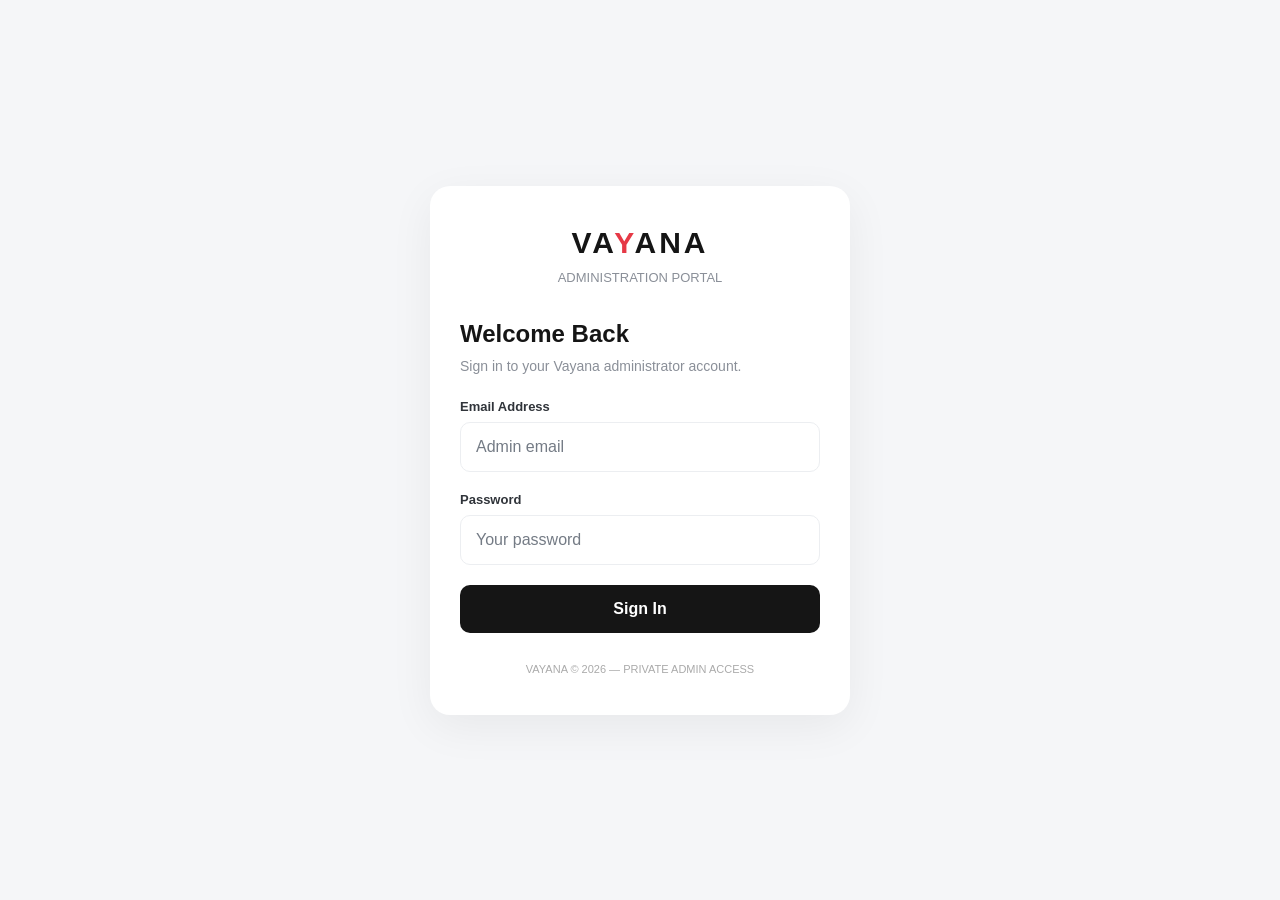
==== commit d37cdffe: "Improve admin form and text contrast" ====
--- a/admin.html
+++ b/admin.html
@@ -635,7 +635,16 @@
 }
 
 .mark.bag-mark{animation:none!important;--bag-color:#111!important}.mark.bag-mark:before,.mark.bag-mark:after{border-color:#111!important}</style>
-<meta name="robots" content="noindex,nofollow"></head>
+<meta name="robots" content="noindex,nofollow">
+<style id="vayana-admin-contrast-fix">
+/* Admin readability: keep the dark sidebar/actions, strengthen copy and form-field contrast. */
+.main-content,.page-content,.content-area{color:#171717}
+input,select,textarea{color:#171717!important;background:#fff!important;caret-color:#171717!important}
+input::placeholder,textarea::placeholder{color:#747b85!important;opacity:1!important}
+select option{color:#171717!important;background:#fff!important}
+label,.form-label,.field-label{color:#30343a}
+</style>
+</head>
 
 <body>
 
@@ -1738,7 +1747,7 @@
 async function renderOfferRequests(){
   const result=await api("list_offer_requests",{limit:100,offset:0});
   const rows=(result.offer_requests||[]).map(row=>{
-    const details=`${escapeHTML(row.offer_name||row.offer_type)}<br><span class="muted">Stay: ${dateOnly(row.arrival_date)} → ${dateOnly(row.departure_date)}<br>Transfer: ${escapeHTML(row.airport_transfer_type || "pickup")} · Pickup: ${dateOnly(row.pickup_date)} · Drop-off: ${dateOnly(row.dropoff_date)} · Guests: ${Number(row.guests||1)} · Rooms: ${Number(row.rooms||1)}</span>`;
+    const details=`${escapeHTML(row.offer_name||row.offer_type)}<br><span class="muted">Stay: ${dateOnly(row.arrival_date)} → ${dateOnly(row.departure_date)}<br>Transfer: ${escapeHTML(row.airport_transfer_type || "pickup")} · Pickup: ${dateOnly(row.pickup_date)} (${escapeHTML(row.pickup_location_type||"—")}) · Drop-off: ${dateOnly(row.dropoff_date)} (${escapeHTML(row.dropoff_location_type||"—")}) · Guests: ${Number(row.guests||1)} · Rooms: ${Number(row.rooms||1)}</span>`;
     return `<tr><td><strong>${escapeHTML(row.full_name)}</strong><br><span class="muted">${escapeHTML(row.email)}<br>${escapeHTML(row.phone)}</span></td><td>${details}</td><td>${badge(row.status)}</td><td>${dateFormat(row.created_at)}</td><td><div class="action-cell"><select class="status-select" data-offer-status="${escapeHTML(row.id)}">${statusOptions(row.status)}</select><button class="small-btn" data-offer-update="${escapeHTML(row.id)}">Update</button></div></td></tr>`;
   });
   pageContent.innerHTML=`<div class="page-header"><div><h1>Offer Bookings</h1><p>Christmas, Winter and Solar Eclipse 2027 requests.</p></div></div><div class="panel"><div class="panel-header"><h3>${rows.length} Offer Requests Loaded</h3></div>${renderTable(["Customer","Offer & Dates","Status","Created At","Actions"],rows)}</div>`;
